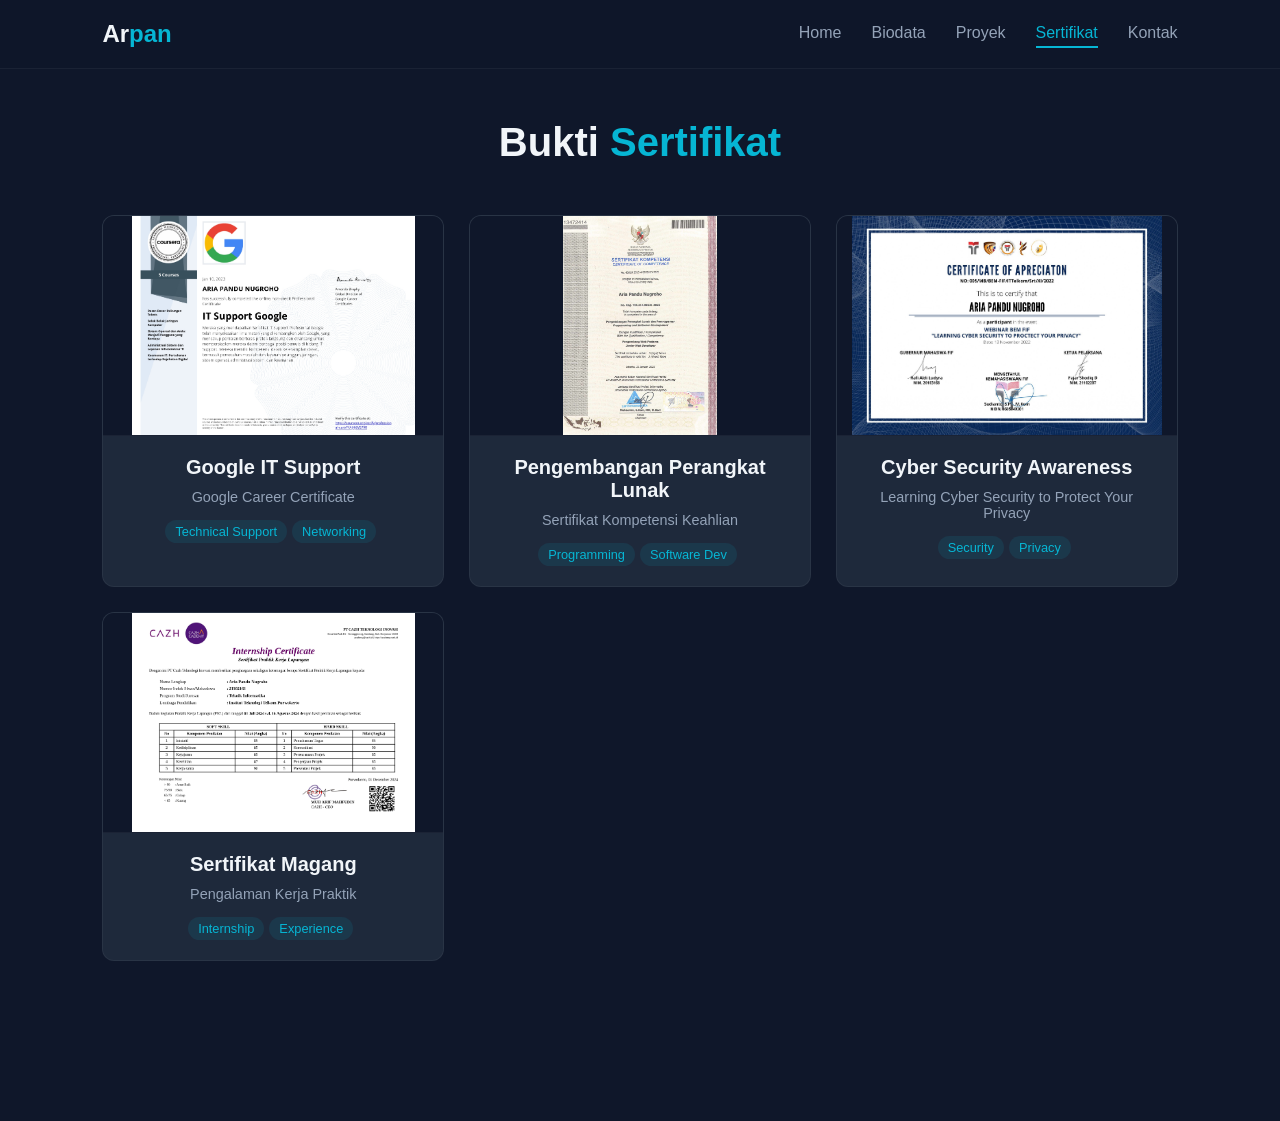
==== certificates.html @ 808597e8 "first commit" ====
<!DOCTYPE html>
<html lang="id">
<head>
    <meta charset="UTF-8">
    <meta name="viewport" content="width=device-width, initial-scale=1.0">
    <title>Sertifikat - Aria Pandu</title>
    <link rel="stylesheet" href="style.css">
    <link rel="stylesheet" href="https://cdnjs.cloudflare.com/ajax/libs/font-awesome/6.0.0/css/all.min.css">
</head>
<body>
    <nav class="navbar">
        <a href="index.html" class="logo">Ar<span>pan</span></a>
        <ul class="nav-links">
            <li><a href="index.html">Home</a></li>
            <li><a href="about.html">Biodata</a></li>
            <li><a href="projects.html">Proyek</a></li>
            <li><a href="certificates.html" class="active">Sertifikat</a></li>
            <li><a href="contact.html">Kontak</a></li>
        </ul>
        <div class="menu-toggle"><i class="fas fa-bars"></i></div>
    </nav>

    <section class="section" style="padding-top: 120px;">
        <h2 class="section-title">Bukti <span>Sertifikat</span></h2>
        
        <div class="grid-container">
            
            <div class="card cert-card">
                <div class="cert-img-wrapper">
                    <img src="sertifikat_google.jpg" alt="Google IT Support" onclick="window.open(this.src, '_blank')">
                </div>
                <div class="card-content">
                    <h3>Google IT Support</h3>
                    <p>Google Career Certificate</p>
                    <div class="tags"><span>Technical Support</span><span>Networking</span></div>
                </div>
            </div>

            <div class="card cert-card">
                <div class="cert-img-wrapper">
                    <img src="sertifikat_bnsp.jpg" alt="Kompetensi Software" onclick="window.open(this.src, '_blank')">
                </div>
                <div class="card-content">
                    <h3>Pengembangan Perangkat Lunak</h3>
                    <p>Sertifikat Kompetensi Keahlian</p>
                    <div class="tags"><span>Programming</span><span>Software Dev</span></div>
                </div>
            </div>

            <div class="card cert-card">
                <div class="cert-img-wrapper">
                    <img src="sertifikat_cyber.jpg" alt="Cyber Security" onclick="window.open(this.src, '_blank')">
                </div>
                <div class="card-content">
                    <h3>Cyber Security Awareness</h3>
                    <p>Learning Cyber Security to Protect Your Privacy</p>
                    <div class="tags"><span>Security</span><span>Privacy</span></div>
                </div>
            </div>

            <div class="card cert-card">
                <div class="cert-img-wrapper">
                    <img src="sertifikat_magang.jpg" alt="Sertifikat Magang" onclick="window.open(this.src, '_blank')">
                </div>
                <div class="card-content">
                    <h3>Sertifikat Magang</h3>
                    <p>Pengalaman Kerja Praktik</p>
                    <div class="tags"><span>Internship</span><span>Experience</span></div>
                </div>
            </div>

        </div>
    </section>

    <script src="script.js"></script>
</body>
</html>
---- style.css ----
/* --- VARIABLE WARNA (Dark Theme) --- */
:root {
    --bg-dark: #0f172a;       /* Latar belakang utama (Dark Blue) */
    --bg-card: #1e293b;       /* Latar belakang kartu */
    --accent: #06b6d4;        /* Warna Aksen (Cyan/Biru Neon) */
    --text-main: #f1f5f9;     /* Teks Putih */
    --text-sec: #94a3b8;      /* Teks Abu-abu */
}

/* --- RESET & BASIC STYLES --- */
* { 
    margin: 0; 
    padding: 0; 
    box-sizing: border-box; 
    font-family: 'Segoe UI', Tahoma, Geneva, Verdana, sans-serif; 
    text-decoration: none; 
    list-style: none; 
    scroll-behavior: smooth; 
}

body { 
    background-color: var(--bg-dark); 
    color: var(--text-main); 
    overflow-x: hidden; 
    
    /* PENTING: Memberi jarak di bawah agar konten tidak tertutup Footer */
    padding-bottom: 80px; 
}

/* --- NAVBAR --- */
.navbar {
    display: flex; 
    justify-content: space-between; 
    align-items: center;
    padding: 20px 8%; 
    background: rgba(15, 23, 42, 0.95); 
    position: fixed; 
    top: 0; 
    width: 100%; 
    z-index: 1000;
    border-bottom: 1px solid rgba(255,255,255,0.05);
}

.logo { 
    font-size: 1.5rem; 
    font-weight: 700; 
    color: var(--text-main); 
}
.logo span { color: var(--accent); }

.nav-links { display: flex; gap: 30px; }
.nav-links a { 
    color: var(--text-sec); 
    font-weight: 500; 
    transition: 0.3s; 
}
.nav-links a:hover, .nav-links a.active { 
    color: var(--accent); 
    border-bottom: 2px solid var(--accent); 
    padding-bottom: 5px; 
}
.menu-toggle { 
    display: none; 
    font-size: 1.5rem; 
    cursor: pointer; 
    color: var(--text-main); 
}

/* --- HERO SECTION --- */
.hero {
    display: flex; 
    align-items: center; 
    justify-content: center;
    min-height: 100vh; 
    padding: 0 8%; 
    gap: 50px;
    padding-top: 80px; 
}

.hero-content { max-width: 600px; }
.hero-content h3 { font-size: 1.5rem; color: var(--accent); margin-bottom: 10px; }
.hero-content h1 { font-size: 3.5rem; line-height: 1.2; margin-bottom: 20px; }
.hero-content p { color: var(--text-sec); font-size: 1.1rem; margin-bottom: 30px; }

.hero-buttons { display: flex; gap: 15px; }

.btn { 
    display: inline-block; 
    padding: 12px 30px; 
    border-radius: 5px; 
    font-weight: 600; 
    transition: 0.3s; 
    cursor: pointer; 
}
.btn-primary { 
    background: var(--accent); 
    color: var(--bg-dark); 
}
.btn-primary:hover { 
    background: #0891b2; 
    box-shadow: 0 0 15px rgba(6, 182, 212, 0.4); 
}
.btn-outline { 
    border: 2px solid var(--accent); 
    color: var(--accent); 
}
.btn-outline:hover { 
    background: var(--accent); 
    color: var(--bg-dark); 
}

/* --- FOTO PROFIL (FIXED) --- */
.hero-image {
    position: relative;
    z-index: 1;
}

.profile-pic {
    width: 380px;              
    height: 380px; 
    object-fit: contain;      
    background-color: #37019c; /* Background Ungu */
    object-position: center bottom; 
    border-radius: 50%;       
    border: 4px solid var(--accent); 
    box-shadow: 
        0 0 20px rgba(6, 182, 212, 0.3),  
        0 0 60px rgba(6, 182, 212, 0.1);  
    transition: transform 0.5s ease, box-shadow 0.5s ease;
}

.profile-pic:hover {
    transform: scale(1.05); 
    box-shadow: 
        0 0 30px rgba(6, 182, 212, 0.6),
        0 0 80px rgba(6, 182, 212, 0.3);
    border-color: #fff; 
}

/* --- SECTIONS UMUM --- */
.section { padding: 80px 8%; }
.section-title { text-align: center; font-size: 2.5rem; margin-bottom: 50px; }
.section-title span { color: var(--accent); }

/* --- ABOUT PAGE (Layout Kiri-Kanan) --- */
.about-content-wrapper {
    display: grid;
    grid-template-columns: 1.2fr 1fr;
    gap: 50px;
    align-items: start;
    max-width: 1100px;
    margin: 0 auto;
}

.about-bio h3 { font-size: 1.8rem; color: var(--text-main); margin-bottom: 20px; }
.about-bio p { color: var(--text-sec); margin-bottom: 20px; line-height: 1.8; text-align: justify; }
.bio-stats { display: flex; gap: 20px; margin-top: 30px; padding-top: 20px; border-top: 1px solid rgba(255,255,255,0.1); }
.stat-item { display: flex; align-items: center; gap: 10px; color: var(--accent); font-size: 0.9rem; font-weight: 600; }

.skill-group {
    background: var(--bg-card);
    padding: 25px;
    border-radius: 12px;
    border: 1px solid rgba(255,255,255,0.05);
    margin-bottom: 20px;
}
.skill-group h4 { color: var(--text-main); margin-bottom: 15px; display: flex; align-items: center; gap: 10px; }
.skill-tags { display: flex; flex-wrap: wrap; gap: 10px; }
.skill-tags span {
    background: rgba(6, 182, 212, 0.1);
    color: var(--accent);
    padding: 8px 15px;
    border-radius: 20px;
    font-size: 0.85rem;
    font-weight: 500;
    border: 1px solid rgba(6, 182, 212, 0.2);
    transition: 0.3s;
}
.skill-tags span:hover { background: var(--accent); color: var(--bg-dark); transform: translateY(-2px); }

/* --- CARDS & GRID --- */
.grid-container { 
    display: grid; 
    grid-template-columns: repeat(auto-fit, minmax(300px, 1fr)); 
    gap: 25px; 
}

.card {
    background: var(--bg-card); 
    border-radius: 12px; 
    overflow: hidden;
    transition: transform 0.3s, box-shadow 0.3s;
    border: 1px solid rgba(255,255,255,0.05);
}
.card:hover { transform: translateY(-5px); border-color: var(--accent); }
.card-content { padding: 20px; }
.card h3 { margin-bottom: 10px; font-size: 1.25rem; color: var(--text-main); }
.card p { color: var(--text-sec); font-size: 0.9rem; margin-bottom: 15px; }
.tags span { display: inline-block; background: rgba(6, 182, 212, 0.1); color: var(--accent); padding: 4px 10px; font-size: 0.8rem; border-radius: 15px; margin-right: 5px; }

/* --- SERTIFIKAT FIX --- */
.cert-card { text-align: center; padding: 0 !important; }
.cert-img-wrapper {
    width: 100%;
    height: 220px; 
    overflow: hidden;
    border-bottom: 1px solid rgba(255,255,255,0.05);
    background-color: #0f172a; 
    display: flex;
    align-items: center;
    justify-content: center;
}
.cert-img-wrapper img { width: 100%; height: 100%; object-fit: contain; transition: transform 0.5s ease; cursor: pointer; }
.card:hover .cert-img-wrapper img { transform: scale(1.05); opacity: 1; }
.cert-icon { font-size: 3rem; color: var(--accent); margin-bottom: 20px; margin-top: 20px; }

/* --- FOOTER FIXED (BARU) --- */
footer {
    position: fixed;       
    bottom: 0;
    left: 0;
    width: 100%;
    background: rgba(15, 23, 42, 0.95); 
    backdrop-filter: blur(5px);         
    padding: 15px 0;                    
    text-align: center;                 
    border-top: 1px solid rgba(255,255,255,0.05); 
    z-index: 1000;                      
}
footer p { font-size: 0.85rem; color: var(--text-sec); margin: 0; letter-spacing: 0.5px; }

/* --- RESPONSIVE (HP) --- */
@media (max-width: 768px) {
    .menu-toggle { display: block; }
    .nav-links {
        position: absolute; top: 100%; left: 0; width: 100%;
        background: var(--bg-card); flex-direction: column;
        padding: 20px; gap: 15px; display: none;
        border-bottom: 1px solid rgba(255,255,255,0.1);
    }
    .nav-links.active { display: flex; }
    .hero { flex-direction: column-reverse; text-align: center; padding-top: 120px; }
    .hero-buttons { justify-content: center; }
    .hero-image .profile-pic { width: 260px; height: 260px; margin-bottom: 30px; object-fit: contain; }
    .about-content-wrapper { grid-template-columns: 1fr; gap: 30px; }
    .about-bio p { text-align: left; }
    .hero-content h1 { font-size: 2.5rem; }
}

/* --- ANIMASI --- */
body { animation: fadeInAnimation 0.8s ease-out forwards; opacity: 0; }
@keyframes fadeInAnimation { from { opacity: 0; transform: translateY(20px); } to { opacity: 1; transform: translateY(0); } }
a:active, .btn:active { transform: scale(0.95) !important; transition: transform 0.1s; }
.nav-links a::after { content: ''; display: block; width: 0; height: 2px; background: var(--accent); transition: width 0.3s; }
.nav-links a:hover::after { width: 100%; }
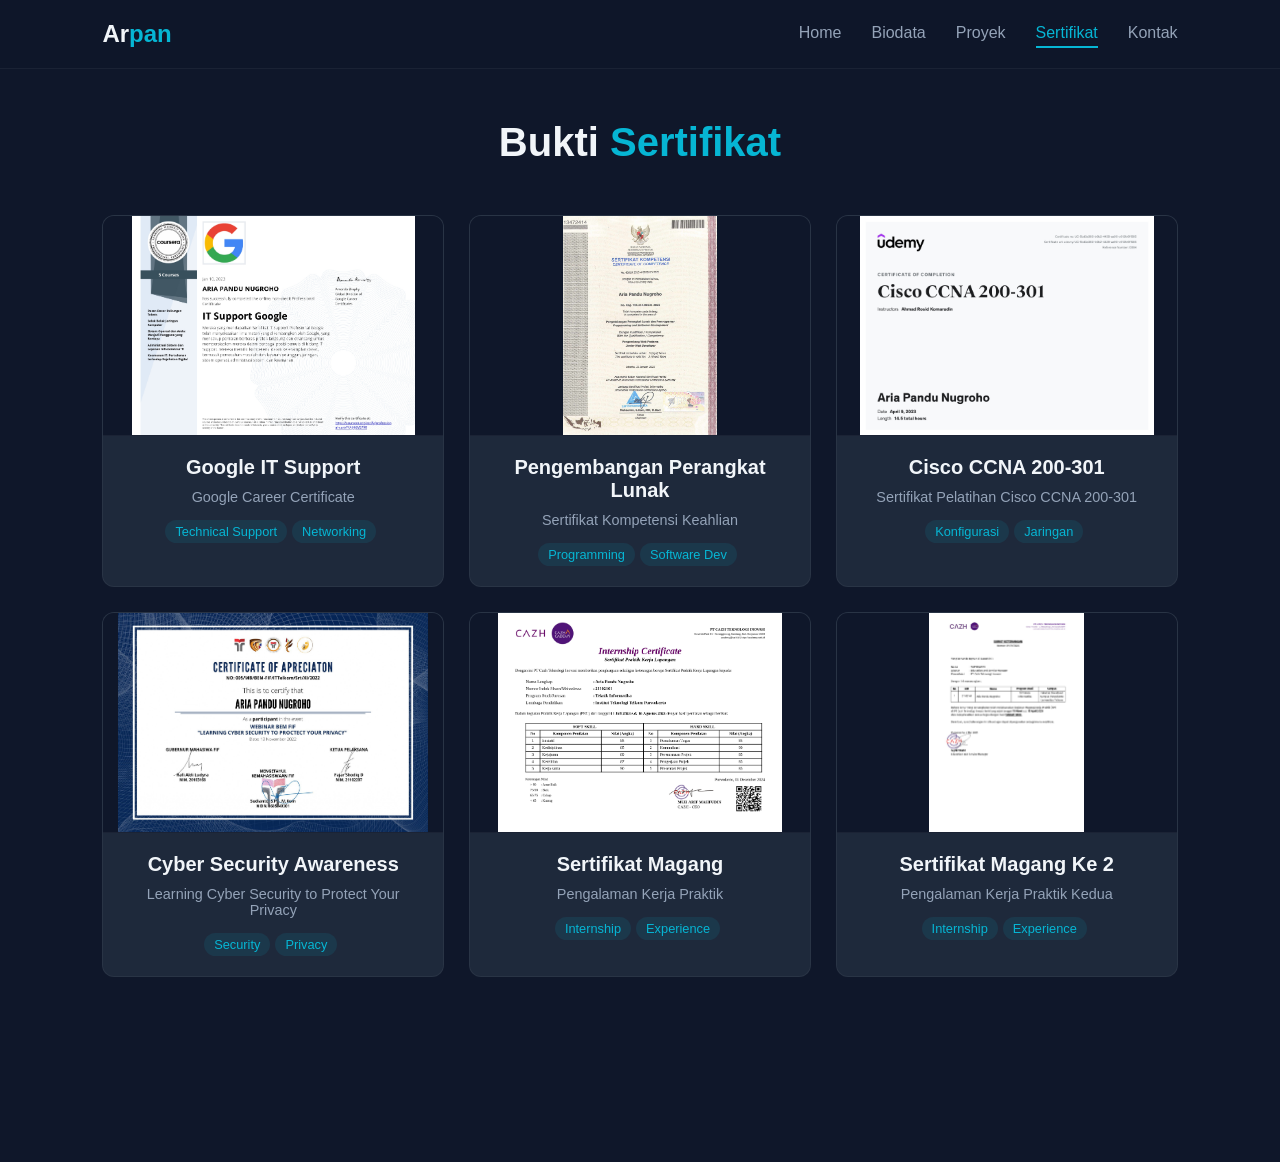
==== commit 50e2efea: "fix bug mode android" ====
--- a/certificates.html
+++ b/certificates.html
@@ -47,6 +47,17 @@
                 </div>
             </div>
 
+             <div class="card cert-card">
+                <div class="cert-img-wrapper">
+                    <img src="sertifikat cisco.jpg" alt="Cisco CCNA 200-301" onclick="window.open(this.src, '_blank')">
+                </div>
+                <div class="card-content">
+                    <h3>Cisco CCNA 200-301</h3>
+                    <p>Sertifikat Pelatihan Cisco CCNA 200-301</p>
+                    <div class="tags"><span>Konfigurasi</span><span>Jaringan</span></div>
+                </div>
+            </div>
+
             <div class="card cert-card">
                 <div class="cert-img-wrapper">
                     <img src="sertifikat_cyber.jpg" alt="Cyber Security" onclick="window.open(this.src, '_blank')">
@@ -69,6 +80,18 @@
                 </div>
             </div>
 
+            <div class="card cert-card">
+                <div class="cert-img-wrapper">
+                    <img src="sertifikat magang2.jpg" alt="Sertifikat Magang ke 2" onclick="window.open(this.src, '_blank')">
+                </div>
+                <div class="card-content">
+                    <h3>Sertifikat Magang Ke 2</h3>
+                    <p>Pengalaman Kerja Praktik Kedua</p>
+                    <div class="tags"><span>Internship</span><span>Experience</span></div>
+                </div>
+            </div>
+            <div class="grid-container">
+
         </div>
     </section>
 
